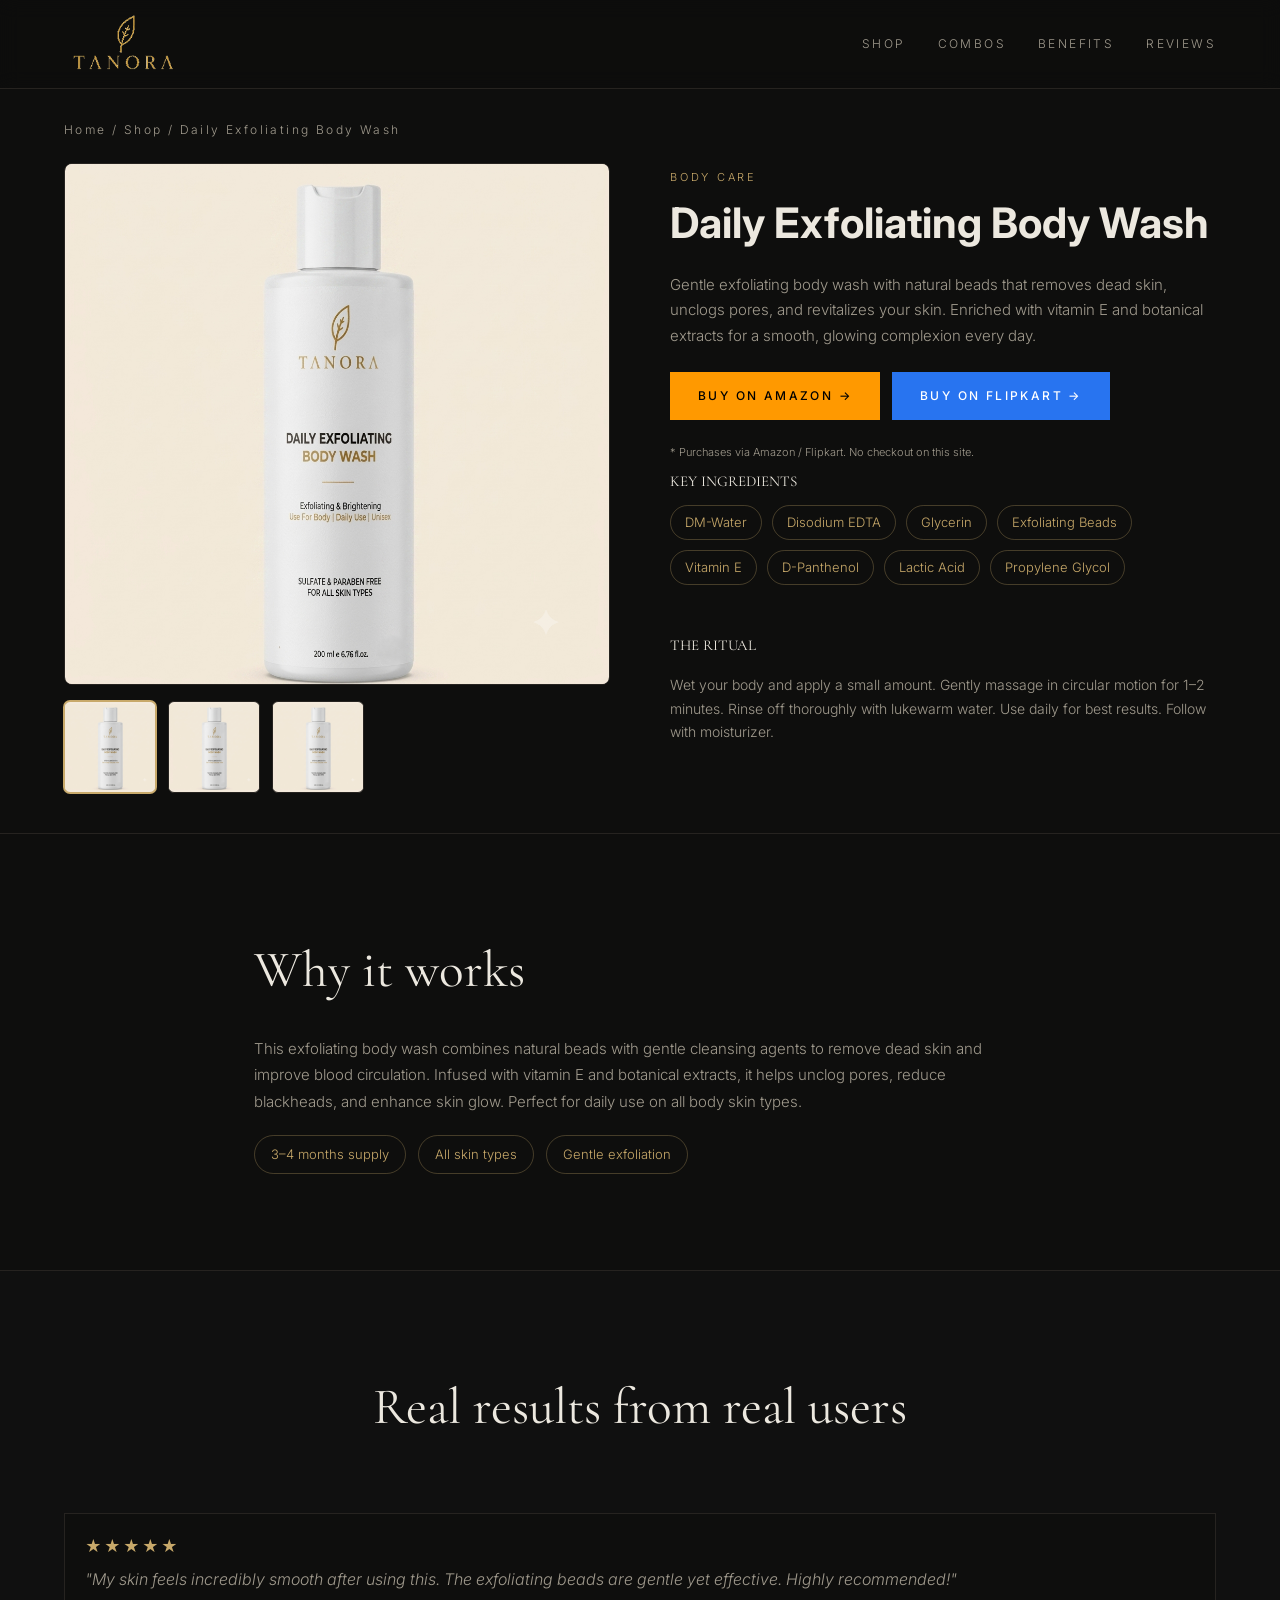
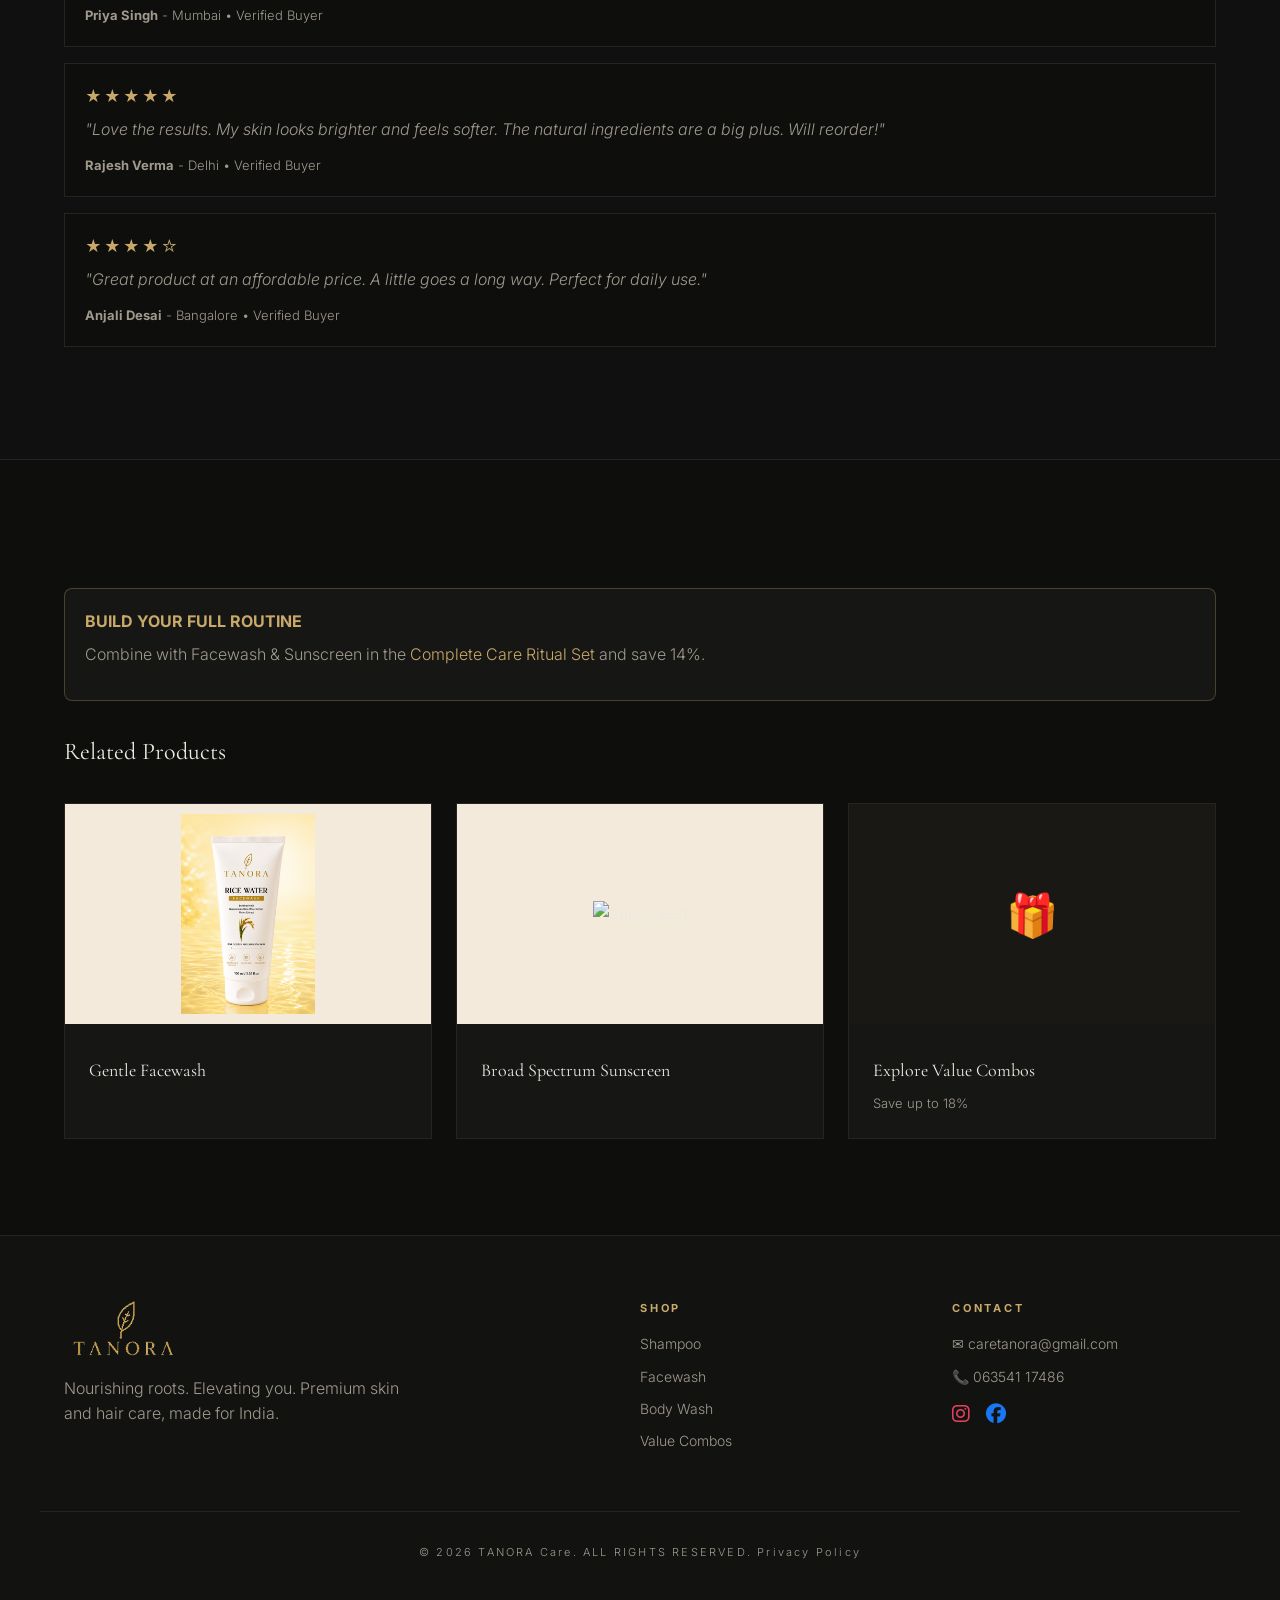
==== bodywash.html @ 85aecb91 "fixed added bodywash page" ====
<!DOCTYPE html>
<html lang="en">
<head>
  <meta charset="UTF-8" />
  <meta name="viewport" content="width=device-width, initial-scale=1.0" />
  <title>Daily Exfoliating Body Wash • Tanora</title>
  <meta name="description" content="Tanora Daily Exfoliating Body Wash. Removes dead skin, unclogs pores, and improves circulation. Shop on Amazon and Flipkart." />
  
  <!-- Google tag (gtag.js) -->
<script async src="https://www.googletagmanager.com/gtag/js?id=G-CE996MBF3L"></script>
<script>
  window.dataLayer = window.dataLayer || [];
  function gtag(){dataLayer.push(arguments);}
  gtag('js', new Date());

  gtag('config', 'G-CE996MBF3L');
</script>

  
  <link rel="preconnect" href="https://fonts.googleapis.com" />
  <link rel="icon" type="image/x-icon" href="images/favicon.ico">
  <link rel="preconnect" href="https://fonts.gstatic.com" crossorigin />
  <link href="https://fonts.googleapis.com/css2?family=Cormorant+Garamond:ital,wght@0,400;1,400;1,600&family=Inter:wght@300;400;500&display=swap" rel="stylesheet" />
  <link rel="stylesheet" href="https://cdnjs.cloudflare.com/ajax/libs/font-awesome/6.4.0/css/all.min.css" />
  <link rel="stylesheet" href="css/style.css" />
</head>
<body>

<!-- NAV -->
<header class="nav">
  <div class="container nav-inner">
    <a href="index.html" class="logo"><img src="images/tanora-logo.png" alt="Tanora" /></a>
    <nav class="nav-links">
      <a href="index.html#products">SHOP</a>
      <a href="combos.html">COMBOS</a>
      <a href="index.html#benefits">BENEFITS</a>
      <a href="index.html#reviews">REVIEWS</a>
    </nav>
  </div>
</header>

<section class="product-hero">
  <div class="container">
    <div class="breadcrumb"><a href="index.html">Home</a> / <a href="index.html#products">Shop</a> / Daily Exfoliating Body Wash</div>

    <div class="product-grid">
      <div class="gallery">
        <div class="gallery-main" style="background: linear-gradient(135deg, #F5EFE7 0%, #E8D9C8 100%);" onclick="openLightbox(this.querySelector('img'))">
          <img id="main-img" src="images/bodywash.png" alt="Tanora Daily Exfoliating Body Wash - 200ml" />
        </div>
        <div class="gallery-thumbs">
          <img src="images/bodywash.png" class="active" onclick="switchImage(this, 'images/bodywash.png')" alt="Front view" />
          <img src="images/bodywash.png" onclick="switchImage(this, 'images/bodywash.png')" alt="Product texture" />
          <img src="images/bodywash.png" onclick="switchImage(this, 'images/bodywash.png')" alt="In use" />
        </div>
      </div>

      <div class="product-info">
        <span class="kicker gold">BODY CARE</span>
        <h1>Daily Exfoliating Body Wash</h1>
        <!-- <div class="price">₹199 <span>₹449</span></div> -->
        <p class="product-desc">Gentle exfoliating body wash with natural beads that removes dead skin, unclogs pores, and revitalizes your skin. Enriched with vitamin E and botanical extracts for a smooth, glowing complexion every day.</p>

        <div class="buy-row">
          <a href="https://www.amazon.in/" target="_blank" class="btn btn-amazon">BUY ON AMAZON →</a>
          <a href="https://www.flipkart.com/" target="_blank" class="btn btn-flipkart">BUY ON FLIPKART →</a>
        </div>
        <p style="font-size:11px;color:var(--muted)">* Purchases via Amazon / Flipkart. No checkout on this site.</p>

        <div class="section-sub">
          <h3 style="font-size:15px;margin-bottom:12px">KEY INGREDIENTS</h3>
          <div class="ingredients">
            <span>DM-Water</span>
            <span>Disodium EDTA</span>
            <span>Glycerin</span>
            <span>Exfoliating Beads</span>
            <span>Vitamin E</span>
            <span>D-Panthenol</span>
            <span>Lactic Acid</span>
            <span>Propylene Glycol</span>
          </div>
        </div>

        <div>
          <h3 style="font-size:15px;margin:20px 0 12px">THE RITUAL</h3>
          <p class="product-desc" style="font-size:14px">Wet your body and apply a small amount. Gently massage in circular motion for 1–2 minutes. Rinse off thoroughly with lukewarm water. Use daily for best results. Follow with moisturizer.</p>
        </div>
      </div>
    </div>
  </div>
</section>

<section class="section">
  <div class="container" style="max-width:820px">
    <h2 style="margin-bottom:24px">Why it works</h2>
    <p class="muted" style="font-size:15px;line-height:1.75">This exfoliating body wash combines natural beads with gentle cleansing agents to remove dead skin and improve blood circulation. Infused with vitamin E and botanical extracts, it helps unclog pores, reduce blackheads, and enhance skin glow. Perfect for daily use on all body skin types.</p>
    <div class="tags" style="margin-top:20px">
      <span>3–4 months supply</span><span>All skin types</span><span>Gentle exfoliation</span>
    </div>
  </div>
</section>

<section class="section alt">
  <div class="container">
    <div class="section-head">
      <!-- <p class="kicker">4.7/5 · 1,892 REVIEWS</p> -->
      <h2>Real results from real users</h2>
    </div>
    <div class="reviews">
      <div class="review-item">
        <div class="stars">★★★★★</div>
        <p>"My skin feels incredibly smooth after using this. The exfoliating beads are gentle yet effective. Highly recommended!"</p>
        <div class="review-meta"><strong>Priya Singh</strong> - Mumbai • Verified Buyer</div>
      </div>
      <div class="review-item">
        <div class="stars">★★★★★</div>
        <p>"Love the results. My skin looks brighter and feels softer. The natural ingredients are a big plus. Will reorder!"</p>
        <div class="review-meta"><strong>Rajesh Verma</strong> - Delhi • Verified Buyer</div>
      </div>
      <div class="review-item">
        <div class="stars">★★★★☆</div>
        <p>"Great product at an affordable price. A little goes a long way. Perfect for daily use."</p>
        <div class="review-meta"><strong>Anjali Desai</strong> - Bangalore • Verified Buyer</div>
      </div>
    </div>
  </div>
</section>

<section class="section">
  <div class="container">
    <div class="combo-highlight">
      <h4>BUILD YOUR FULL ROUTINE</h4>
      <p style="color:var(--muted);margin-bottom:12px">Combine with Facewash &amp; Sunscreen in the <a href="combos.html" style="color:var(--gold)">Complete Care Ritual Set</a> and save 14%.</p>
    </div>

    <h3 style="margin-bottom:16px">Related Products</h3>
    <div class="related-grid">
      <a href="facewash.html" class="card" style="text-decoration:none">
        <div class="card-img" style="height:220px"><img src="images/facewash.png" alt="Facewash" style="max-height:200px"></div>
        <div class="card-body"><h3 style="font-size:18px">Gentle Facewash</h3>
          <!-- <div class="price" style="font-size:14px">₹219</div> -->
        </div>
      </a>
      <a href="sunscreen.html" class="card" style="text-decoration:none">
        <div class="card-img" style="height:220px"><img src="images/sunscreen.jpeg" alt="Sunscreen" style="max-height:200px"></div>
        <div class="card-body"><h3 style="font-size:18px">Broad Spectrum Sunscreen</h3><!-- <div class="price" style="font-size:14px">₹299</div> --></div>
      </a>
      <a href="combos.html" class="card" style="text-decoration:none">
        <div class="card-img" style="height:220px;background:#1a1814;display:flex;align-items:center;justify-content:center"><span style="font-size:42px">🎁</span></div>
        <div class="card-body"><h3 style="font-size:18px">Explore Value Combos</h3><p style="font-size:13px;color:var(--muted)">Save up to 18%</p></div>
      </a>
    </div></section>

<footer class="footer">
  <div class="container footer-grid">
    <div class="foot-brand">
      <img src="images/tanora-logo.png" alt="Tanora" />
      <p>Nourishing roots. Elevating you. Premium skin and hair care, made for India.</p>
    </div>
    <div>
      <h4>SHOP</h4>
      <ul>
        <li><a href="shampoo.html">Shampoo</a></li>
        <li><a href="facewash.html">Facewash</a></li>
        <li><a href="bodywash.html">Body Wash</a></li>
        <li><a href="combos.html">Value Combos</a></li>
      </ul>
    </div>
    <div>
      <h4>CONTACT</h4>
      <ul>
        <li><a href="mailto:caretanora@gmail.com">✉ caretanora@gmail.com</a></li>
        <li>📞 063541 17486</li>
      </ul>
      <div class="social-links" style="margin-top: 15px;">
        <a href="https://www.instagram.com/caretanora" target="_blank" title="Instagram" style="margin-right: 12px;">
          <i class="fab fa-instagram" style="font-size: 20px; color: #E4405F;"></i>
        </a>
        <a href="https://www.facebook.com/profile.php?id=61589287961963" target="_blank" title="Facebook">
          <i class="fab fa-facebook" style="font-size: 20px; color: #1877F2;"></i>
        </a>
      </div>
    </div>
  </div>
  <div class="container foot-bottom">© 2026 TANORA Care. ALL RIGHTS RESERVED. <a href="privacypolicy.html">Privacy Policy</a></div>
</footer>

<div id="lightbox" class="lightbox" onclick="closeLightbox(event)">
  <div class="lightbox-inner" onclick="event.stopImmediatePropagation()">
    <button class="lightbox-close" onclick="closeLightbox(event)">&times;</button>
    <img id="lightbox-img" src="" alt="Zoomed product" onclick="toggleZoom(this)" />
  </div>
</div>

<script>
function switchImage(thumb, src) {
  document.getElementById('main-img').src = src;
  document.querySelectorAll('.gallery-thumbs img').forEach(i => i.classList.remove('active'));
  thumb.classList.add('active');
}
function openLightbox(imgEl) {
  const lb = document.getElementById('lightbox');
  const lbImg = document.getElementById('lightbox-img');
  lbImg.src = imgEl.src;
  lbImg.classList.remove('zoomed');
  lb.classList.add('active');
}
function closeLightbox(e) {
  const lb = document.getElementById('lightbox');
  if (e.target.id === 'lightbox' || e.target.classList.contains('lightbox-close')) {
    lb.classList.remove('active');
    document.getElementById('lightbox-img').classList.remove('zoomed');
  }
}
function toggleZoom(img) {
  img.classList.toggle('zoomed');
}
document.addEventListener('keydown', function(e) {
  if (e.key === 'Escape') {
    const lb = document.getElementById('lightbox');
    lb.classList.remove('active');
    document.getElementById('lightbox-img').classList.remove('zoomed');
  }
});
</script>
</body>
</html>
---- css/style.css ----
:root{
  --bg:#0e0e0d;
  --fg:#ece8df;
  --muted:#a09a8d;
  --gold:#c8a96a;
  --gold-soft:rgba(200,169,106,.3);
  --card:#161614;
  --border:#262320;
}
*{box-sizing:border-box;margin:0;padding:0}
html{scroll-behavior:smooth}
body{
  font-family:'Inter',sans-serif;
  background:var(--bg);
  color:var(--fg);
  line-height:1.6;
  font-weight:300;
}
img{max-width:100%;display:block}
a{color:inherit;text-decoration:none}
em{font-style:italic}

.container{max-width:1200px;margin:0 auto;padding:0 24px}

/* Accessibility: skip link + visible focus */
.skip-link{
  position:absolute;left:-999px;top:0;z-index:100;
  background:var(--gold);color:#000;padding:12px 20px;font-size:12px;
  letter-spacing:.15em;border-radius:0 0 6px 0;
}
.skip-link:focus{left:0}
a:focus-visible,button:focus-visible,.accordion-header:focus-visible{
  outline:2px solid var(--gold);outline-offset:3px;
}
.social-links a{display:inline-flex;align-items:center}

/* NAV */
.nav{
  position:fixed;top:0;left:0;right:0;z-index:50;
  background:rgba(14,14,13,.7);
  backdrop-filter:blur(10px);
  border-bottom:1px solid var(--border);
}
.nav-inner{display:flex;justify-content:space-between;align-items:center;padding:14px 24px}
.logo img{height:60px}
.nav-links{display:flex;gap:32px}
.nav-links a{font-size:12px;letter-spacing:.2em;color:var(--muted);transition:color .2s}
.nav-links a:hover{color:var(--gold)}
@media(max-width:700px){.nav-links{display:none}}

/* HERO */
.hero{padding:140px 0 80px;position:relative;overflow:hidden}
.hero::before{
  content:"";position:absolute;inset:0;
  background:radial-gradient(ellipse at top, rgba(200,169,106,.12), transparent 60%);
}
.hero-grid{display:grid;grid-template-columns:1fr 1fr;gap:48px;align-items:center;position:relative}
@media(max-width:900px){.hero-grid{grid-template-columns:1fr}}
.chip{
  display:inline-block;padding:8px 16px;border:1px solid var(--gold-soft);
  border-radius:999px;color:var(--gold);font-size:11px;letter-spacing:.25em;margin-bottom:24px;
}
.display{
  font-family:'Cormorant Garamond',serif;font-weight:400;
  font-size:clamp(40px,7vw,84px);line-height:1.05;margin-bottom:24px;
  background:linear-gradient(135deg,#e7c98a,#c8a96a);
  -webkit-background-clip:text;background-clip:text;color:transparent;
}
.lead{color:var(--muted);max-width:440px;margin-bottom:32px;font-size:17px}
.btn-row{display:flex;gap:16px;flex-wrap:wrap}
.btn{
  padding:16px 32px;font-size:12px;letter-spacing:.25em;
  display:inline-block;transition:all .2s;cursor:pointer;border:1px solid transparent;
}
.btn-gold{
  background: #D4AF37;
  color: #000;
  border: none;
}

.btn-gold:hover{
  background: #c59b22;
  transform: translateY(-2px);
  transition: 0.3s ease;
}
.btn-outline{border-color:var(--border);color:var(--fg)}
.btn-outline:hover{border-color:var(--gold);color:var(--gold)}
.btn-lg{padding:20px 48px}
.hero-tags{margin-top:48px;display:flex;gap:32px;flex-wrap:wrap;font-size:11px;letter-spacing:.2em;color:var(--muted)}
.hero-image{display:flex;justify-content:center;position:relative}
.hero-image img{max-width:360px;max-height:70vh;object-fit:contain;border-radius:8px}

/* SECTIONS */
.section{padding:96px 0;border-top:1px solid var(--border)}
.section.alt{background:rgba(22,22,20,.4)}
.section-head{text-align:center;margin-bottom:64px}
.kicker{font-size:11px;letter-spacing:.25em;color:var(--gold);margin-bottom:12px}
h2{font-family:'Cormorant Garamond',serif;font-weight:400;font-size:clamp(32px,4vw,52px)}
h3{font-family:'Cormorant Garamond',serif;font-weight:400;font-size:24px;margin:8px 0}
.muted{color:var(--muted)}

.grid-3{display:grid;grid-template-columns:repeat(3,1fr);gap:32px}
.grid-2{display:grid;grid-template-columns:1fr 1fr;gap:64px;align-items:center}
@media(max-width:900px){.grid-3{grid-template-columns:1fr}.grid-2{grid-template-columns:1fr;gap:32px}}

.card{background:var(--card);border:1px solid var(--border);transition:all .4s;overflow:hidden}
.card:hover{border-color:var(--gold-soft)}

.card:hover .card-img img{transform:scale(1.05)}
.card-body{padding:24px}
.card-body p{color:var(--muted);font-size:14px;margin-top:8px}

.benefit{text-align:center;padding:32px;border:1px solid var(--border);transition:.2s}
.benefit:hover{border-color:var(--gold-soft)}
.circle{
  width:64px;height:64px;border:1px solid var(--gold-soft);border-radius:50%;
  display:inline-flex;align-items:center;justify-content:center;color:var(--gold);
  font-size:24px;margin-bottom:24px;
}
.benefit p{color:var(--muted)}

.card-img {
  width: 100%;
  height: 520px;
  background: #f4eadc;
  display: flex;
  align-items: center;
  justify-content: center;
  overflow: hidden;
}

.card-img img {
  max-width: 100%;
  max-height: 100%;
  object-fit: contain;
  image-rendering: auto;
  filter: contrast(1.02) sharpness(1.1);
}

/* Extra premium spacing */
.grid-3 .card:first-child img,
.grid-3 .card:last-child img {
  padding-top: 20px;
  padding-bottom: 20px;
}


.tags{display:flex;flex-wrap:wrap;gap:12px;margin-top:24px}
.tags span{
  border:1px solid var(--gold-soft);color:var(--gold);
  padding:8px 16px;border-radius:999px;font-size:13px;
}
.features{display:grid;grid-template-columns:1fr 1fr;gap:16px}
.features>div{
  aspect-ratio:1/1;border:1px solid var(--border);
  display:flex;flex-direction:column;align-items:center;justify-content:center;gap:12px;
  font-size:32px;color:var(--gold);transition:.2s;
}
.features>div:hover{border-color:var(--gold-soft)}
.features span{font-size:13px;letter-spacing:.2em;color:var(--fg)}

#ingredients .muted{margin:24px 0}

.review{padding:32px;border:1px solid var(--border);background:var(--bg)}
.review:hover{border-color:var(--gold-soft)}
.stars{color:var(--gold);margin-bottom:16px;letter-spacing:2px}
.review p{font-style:italic;margin-bottom:24px}
.who{padding-top:16px;border-top:1px solid var(--border)}
.who strong{font-family:'Cormorant Garamond',serif;font-weight:400;font-size:18px;display:block}
.who span{font-size:11px;letter-spacing:.2em;color:var(--muted)}

.cta{text-align:center}
.center{text-align:center;max-width:720px;margin:0 auto}
.leaf{font-size:48px;color:var(--gold);margin-bottom:24px}
.cta h2{margin-bottom:24px}
.cta h2 em{
  background:linear-gradient(135deg,#e7c98a,#c8a96a);
  -webkit-background-clip:text;background-clip:text;color:transparent;
}
.cta p{margin-bottom:40px;font-size:18px}

/* FOOTER */
.footer{border-top:1px solid var(--border);padding:64px 0;background:rgba(22,22,20,.5)}
.footer-grid{display:grid;grid-template-columns:2fr 1fr 1fr;gap:48px;margin-bottom:48px}
@media(max-width:700px){.footer-grid{grid-template-columns:1fr}}
.foot-brand img{height:60px;margin-bottom:16px}
.foot-brand p{color:var(--muted);max-width:360px}
.footer h4{font-size:11px;letter-spacing:.25em;color:var(--gold);margin-bottom:16px}
.footer ul{list-style:none}
.footer li{color:var(--muted);font-size:14px;margin-bottom:10px}
.footer a:hover{color:var(--gold)}
.foot-bottom{padding-top:32px;border-top:1px solid var(--border);font-size:11px;letter-spacing:.2em;color:var(--muted);text-align:center}

/* PRODUCT PAGES & SHOWCASE */
.product-hero{padding:120px 0 40px}
.product-grid{display:grid;grid-template-columns:1fr 1fr;gap:60px;align-items:start}
@media(max-width:900px){.product-grid{grid-template-columns:1fr;gap:40px}}

.gallery{display:flex;flex-direction:column;gap:16px}
.gallery-main{position:relative;border:1px solid var(--border);background:#111;overflow:hidden;border-radius:8px;cursor:zoom-in}
.gallery-main img{width:100%;height:520px;object-fit:contain;transition:transform .4s ease;background:#f4eadc}
.gallery-thumbs{display:flex;gap:12px}
.gallery-thumbs img{width:92px;height:92px;object-fit:contain;border:1px solid var(--border);border-radius:6px;cursor:pointer;transition:all .2s;background:#f4eadc}
.gallery-thumbs img.active,.gallery-thumbs img:hover{border-color:var(--gold);box-shadow:0 0 0 1px var(--gold)}

.lightbox{display:none;position:fixed;inset:0;background:rgba(0,0,0,.92);z-index:200;align-items:center;justify-content:center}
.lightbox.active{display:flex}
.lightbox-inner{position:relative;max-width:90vw;max-height:90vh}
.lightbox-inner img{max-width:90vw;max-height:80vh;object-fit:contain;border-radius:4px;cursor:zoom-in;transition:transform .3s}
.lightbox-inner.zoomed img{transform:scale(2);cursor:zoom-out}
.lightbox-close{position:absolute;top:-40px;right:0;background:none;border:none;color:#fff;font-size:28px;cursor:pointer}

.product-info h1{font-size:42px;margin-bottom:8px}
.price{font-size:28px;color:var(--gold);font-family:'Cormorant Garamond',serif;margin:12px 0}
.price span{font-size:14px;color:var(--muted);text-decoration:line-through;margin-left:12px}

.buy-row{display:flex;gap:12px;margin:24px 0;flex-wrap:wrap}
.btn-amazon{background:#FF9900;color:#000;border:none;padding:14px 28px;font-size:12px;letter-spacing:.2em;font-weight:500}
.btn-amazon:hover{background:#e68a00}
.btn-flipkart{background:#2874F0;color:#fff;border:none;padding:14px 28px;font-size:12px;letter-spacing:.2em;font-weight:500}
.btn-flipkart:hover{background:#1f5cc4}
.btn-detail{border-color:var(--gold);color:var(--gold)}

.section-sub{margin-bottom:48px}
.ingredients{display:flex;flex-wrap:wrap;gap:10px}
.ingredients span{padding:6px 14px;border:1px solid var(--gold-soft);border-radius:999px;font-size:13px;color:var(--gold)}

.reviews{margin-top:16px}
.review-item{border:1px solid var(--border);padding:20px;margin-bottom:16px;background:var(--bg)}
.review-item .stars{color:var(--gold);margin-bottom:8px}
.review-item p{font-style:italic;color:var(--muted)}
.review-meta{font-size:13px;color:var(--muted);margin-top:12px}

.related-grid{display:grid;grid-template-columns:repeat(3,1fr);gap:24px;margin-top:32px}
@media(max-width:900px){.related-grid{grid-template-columns:1fr}}

.bundle-grid{display:grid;grid-template-columns:repeat(3,1fr);gap:32px}
@media(max-width:900px){.bundle-grid{grid-template-columns:1fr}}
.bundle-card{background:var(--card);border:1px solid var(--border);padding:28px;position:relative}
.bundle-card .save{position:absolute;top:20px;right:20px;background:#2e7d32;color:#fff;font-size:11px;padding:4px 12px;border-radius:999px;letter-spacing:.5px}
.bundle-card h3{margin:12px 0 8px;font-size:22px}
.bundle-price{font-size:26px;color:var(--gold);margin:8px 0}
.bundle-price .orig{text-decoration:line-through;color:var(--muted);font-size:16px;margin-left:8px}
.bundle-products{font-size:13px;color:var(--muted);margin:16px 0}
.bundle-products span{display:inline-block;margin-right:8px}

.accordion{margin-top:32px;border:1px solid var(--border)}
.accordion-item{border-bottom:1px solid var(--border)}
.accordion-item:last-child{border-bottom:none}
.accordion-header{display:flex;justify-content:space-between;align-items:center;padding:18px 24px;cursor:pointer;font-weight:500}
.accordion-header::after{content:'+';font-size:20px;color:var(--gold);transition:.2s}
.accordion-item.open .accordion-header::after{content:'−'}
.accordion-content{display:none;padding:0 24px 20px;color:var(--muted);line-height:1.7}
.accordion-item.open .accordion-content{display:block}

.breadcrumb{font-size:12px;letter-spacing:.2em;color:var(--muted);margin-bottom:24px}
.breadcrumb a:hover{color:var(--gold)}

.kicker.gold{color:var(--gold)}

.product-desc{color:var(--muted);font-size:15px;line-height:1.7;margin:16px 0}

.combo-highlight{background:var(--card);border:1px solid var(--gold-soft);padding:20px;border-radius:8px;margin:32px 0}
.combo-highlight h4{color:var(--gold);margin-bottom:8px}
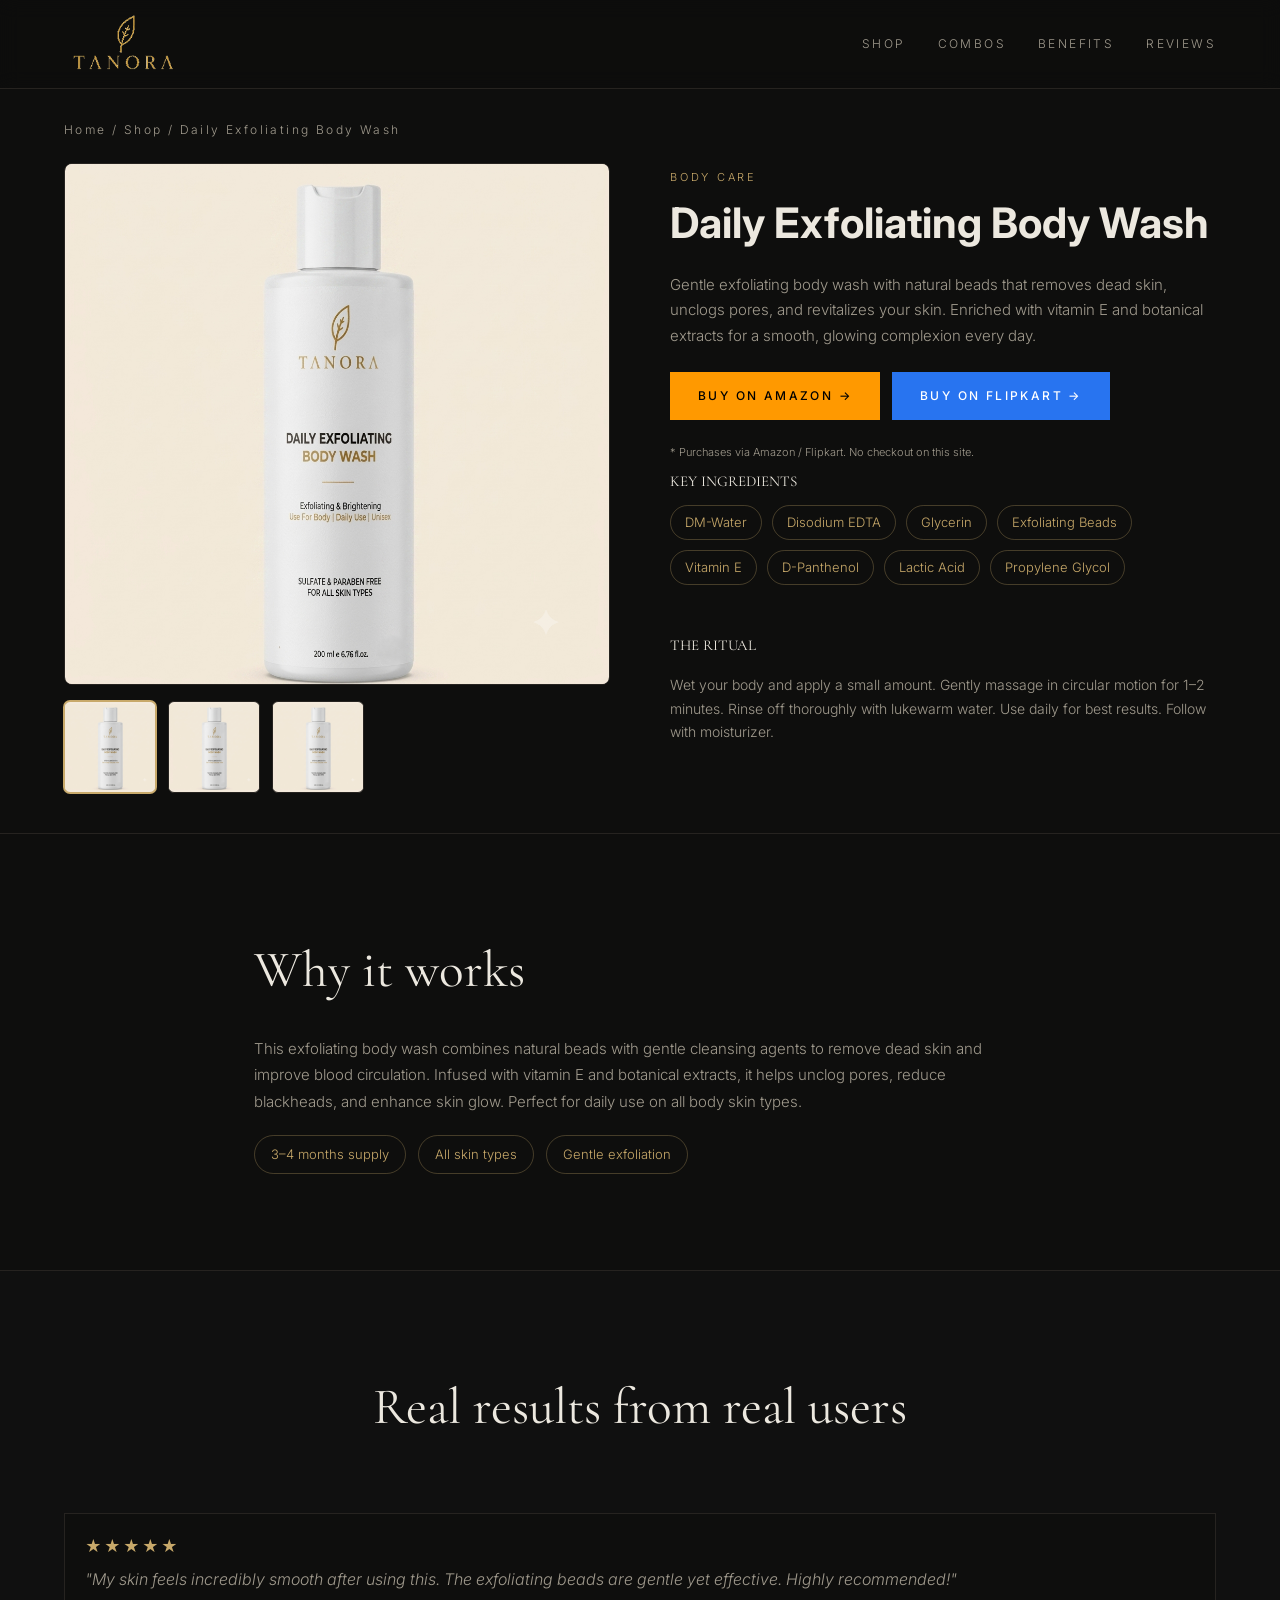
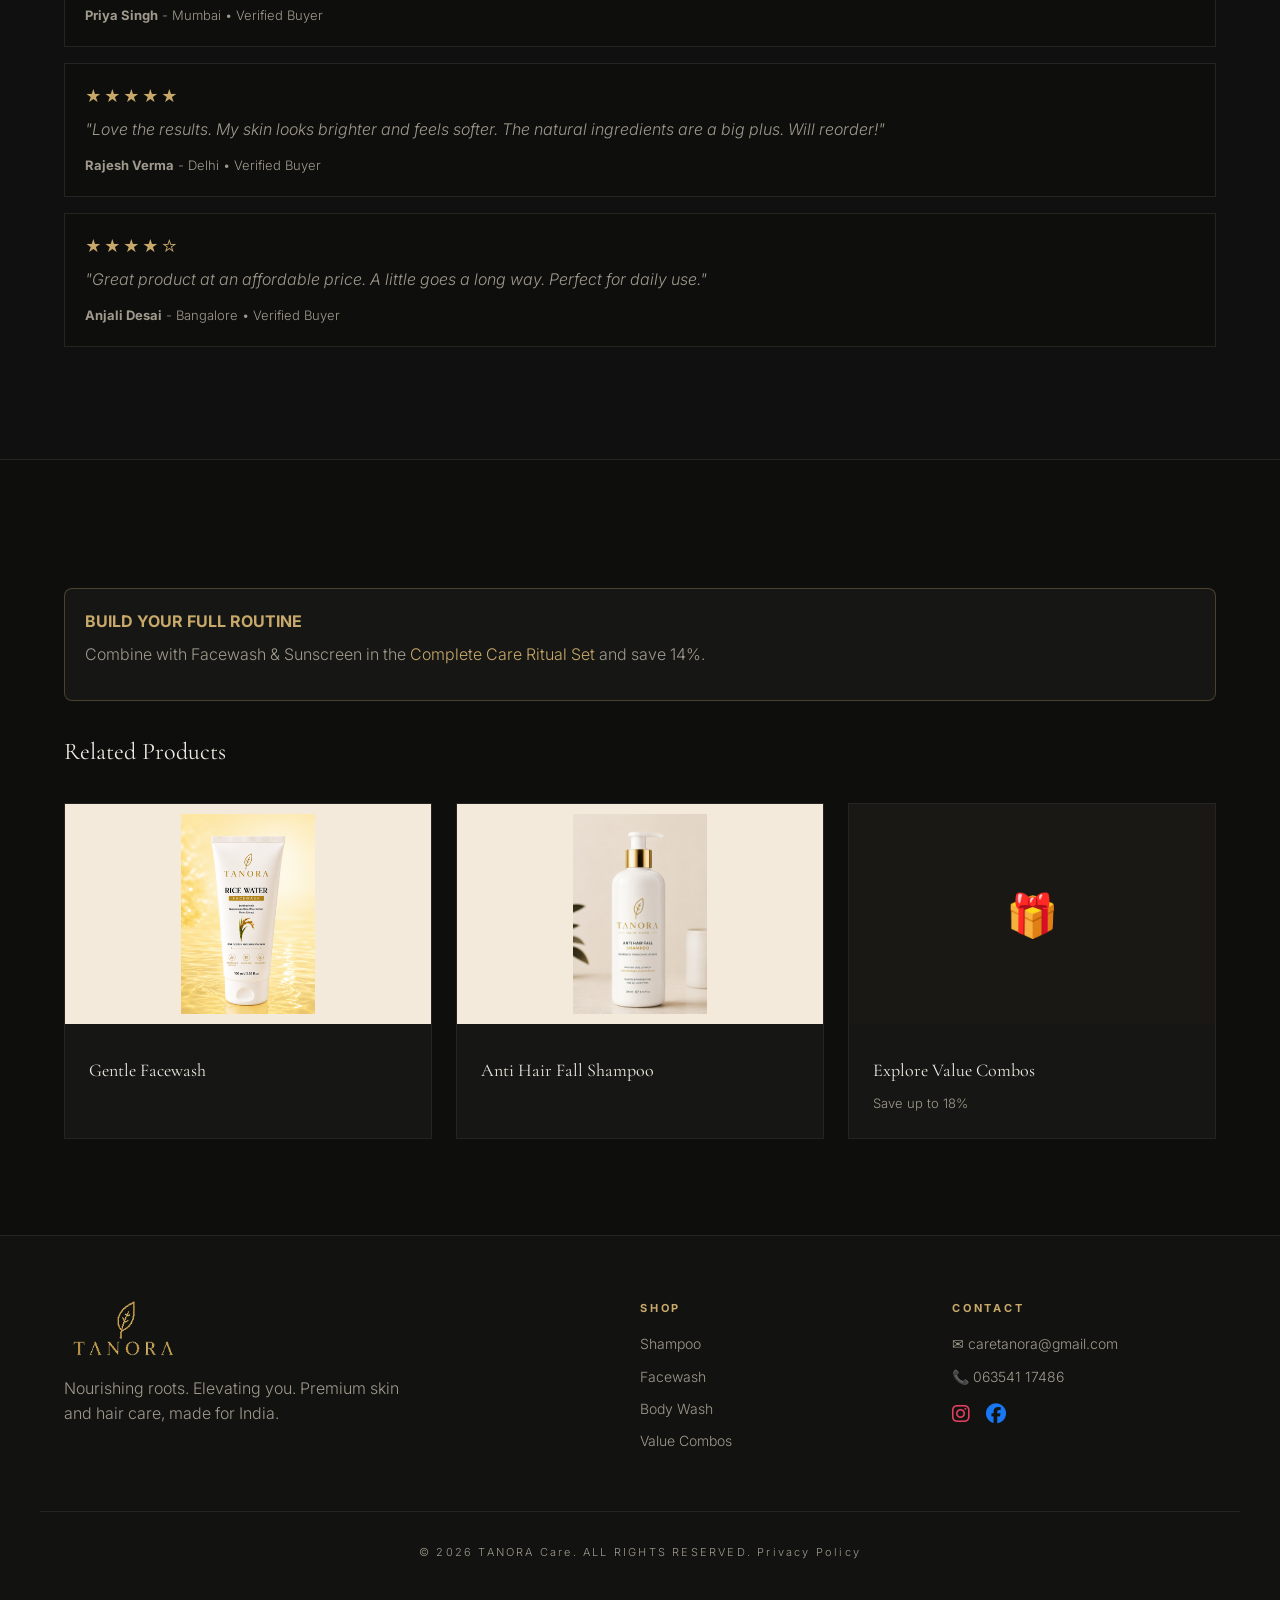
==== commit 29b9540f: "Update bodywash.html" ====
--- a/bodywash.html
+++ b/bodywash.html
@@ -141,9 +141,9 @@
           <!-- <div class="price" style="font-size:14px">₹219</div> -->
         </div>
       </a>
-      <a href="sunscreen.html" class="card" style="text-decoration:none">
-        <div class="card-img" style="height:220px"><img src="images/sunscreen.jpeg" alt="Sunscreen" style="max-height:200px"></div>
-        <div class="card-body"><h3 style="font-size:18px">Broad Spectrum Sunscreen</h3><!-- <div class="price" style="font-size:14px">₹299</div> --></div>
+      <a href="shampoo.html" class="card" style="text-decoration:none">
+        <div class="card-img" style="height:220px"><img src="images/shampoo.jpeg" alt="Tanora Anti Hair Fall Shampoo" width="1440" height="2160" loading="lazy" decoding="async" style="max-height:200px"></div>
+        <div class="card-body"><h3 style="font-size:18px">Anti Hair Fall Shampoo</h3></div>
       </a>
       <a href="combos.html" class="card" style="text-decoration:none">
         <div class="card-img" style="height:220px;background:#1a1814;display:flex;align-items:center;justify-content:center"><span style="font-size:42px">🎁</span></div>
